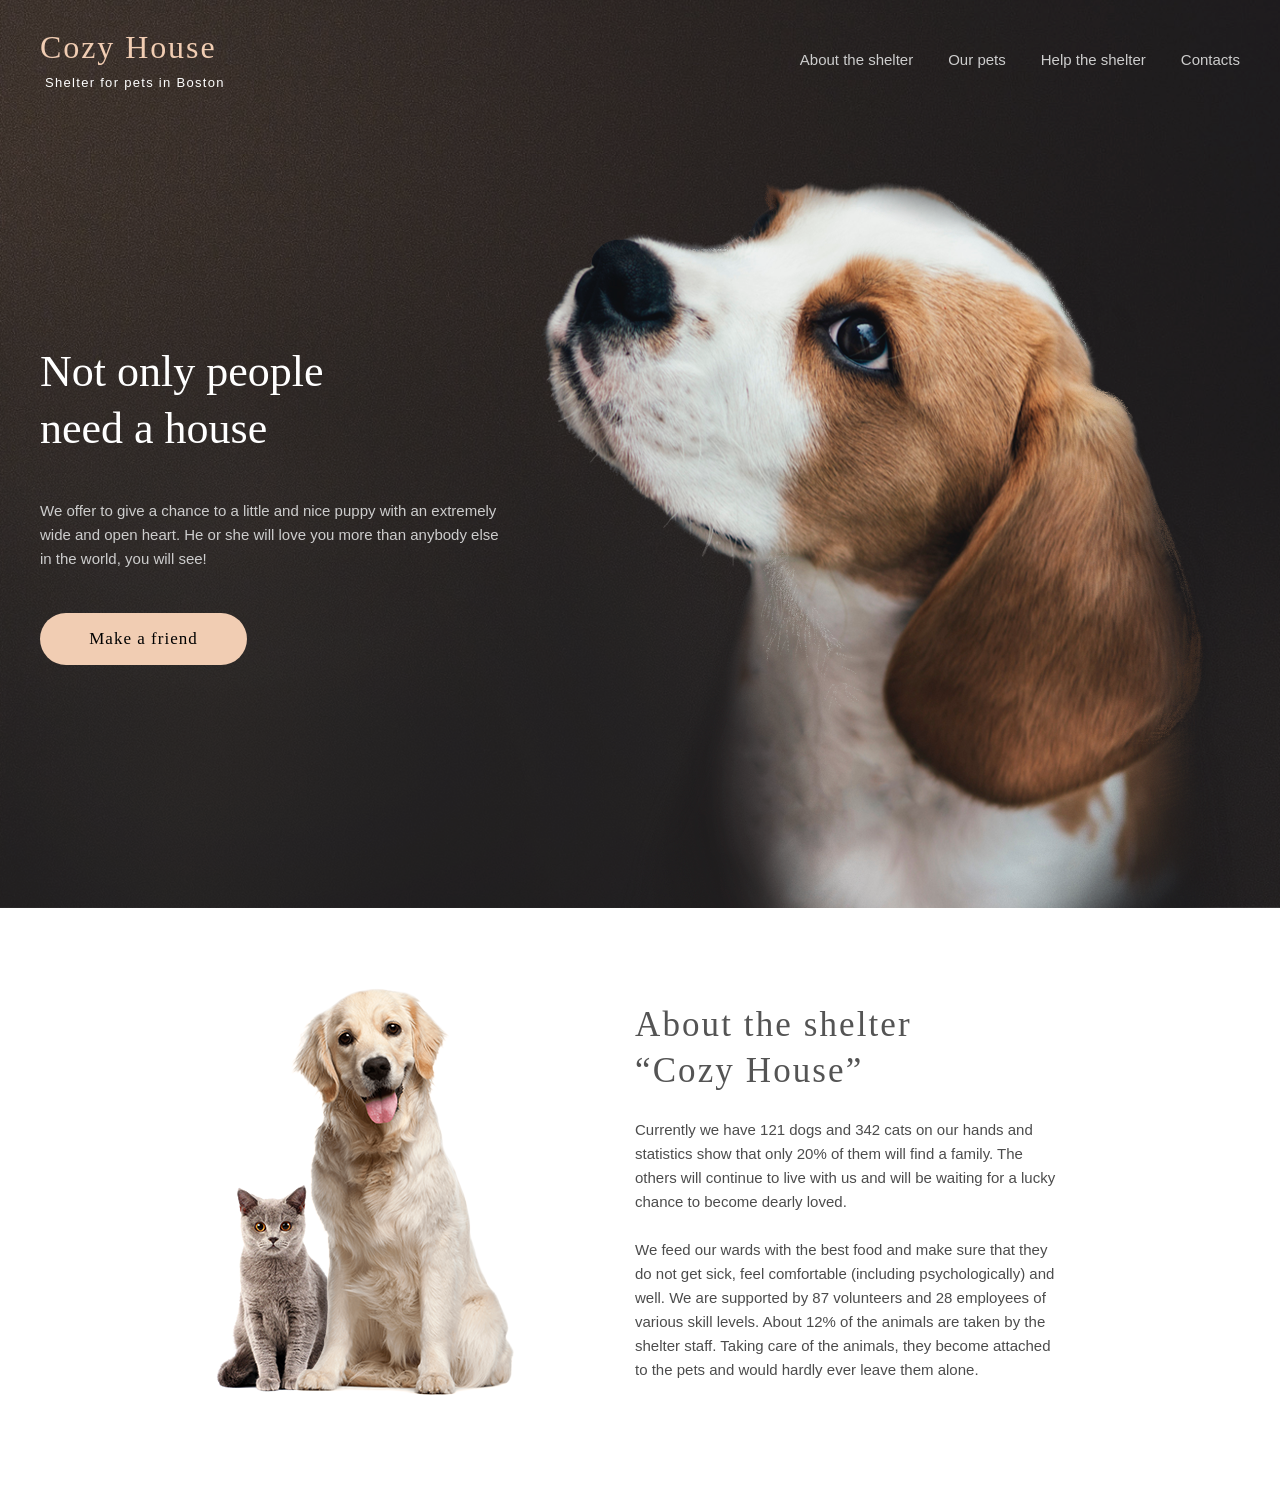
==== shelter/html/index.html @ 43dadeee "add section about" ====
<!DOCTYPE html>
<html lang="en">
  <head>
    <meta charset="UTF-8" />
    <meta http-equiv="X-UA-Compatible" content="IE=edge" />
    <meta name="viewport" content="width=device-width, initial-scale=1.0" />
    <link rel="stylesheet" href="../css/style.css" />
    <title>Shelter</title>
  </head>
  <body>
    <!-- <div class="background"> -->

    <header class="header">
      <div class="container">
        <div class="logo">
          <h1>Cozy House</h1>
          <p>Shelter for pets in Boston</p>
        </div>
        <div class="navigation">
          <ul>
            <li><a href="">About the shelter</a></li>
            <li><a href="">Our pets</a></li>
            <li><a href="">Help the shelter</a></li>
            <li><a href="">Contacts</a></li>
          </ul>
        </div>
      </div>
    </header>
    <main>
      <section class="not_only">
        <div class="container">
          <div class="not_only_descr">
            <h2>
              Not only people <br />
              need a house
            </h2>
            <p>
              We offer to give a chance to a little and nice puppy with an
              extremely <br />
              wide and open heart. He or she will love you more than anybody
              else <br />
              in the world, you will see!
            </p>
            <button>Make a friend</button>
          </div>
          <div class="dog_img">
            <img src="../assets/img/start-screen-puppy.png" alt="puppy" />
          </div>
        </div>
      </section>
      <section class="about">
        <div class="container">
          <div class="about_pets">
            <img src="../assets/img/about-pets.png" alt="about_pets" />
          </div>
          <div class="about_descr">
            <h3>
              About the shelter <br />
              “Cozy House”
            </h3>
            <p>
              Currently we have 121 dogs and 342 cats on our hands and
              statistics show that only 20% of them will find a family. The
              others will continue to live with us and will be waiting for a
              lucky chance to become dearly loved. <br />
              <br />
              We feed our wards with the best food and make sure that they do
              not get sick, feel comfortable (including psychologically) and
              well. We are supported by 87 volunteers and 28 employees of
              various skill levels. About 12% of the animals are taken by the
              shelter staff. Taking care of the animals, they become attached to
              the pets and would hardly ever leave them alone.
            </p>
          </div>
        </div>
      </section>
    </main>

    <footer></footer>
  </body>
</html>
---- shelter/css/style.css ----
@import url(./header.css);
@import url(./notOnly.css);
@import url(./about_pets.css);
* {
  box-sizing: border-box;
  margin: 0;
  padding: 0;
}
a {
  text-decoration: none;
}
.container {
  padding: 30px 40px 60px;
  width: 1280px;
  margin: 0 auto;
  position: relative;
}
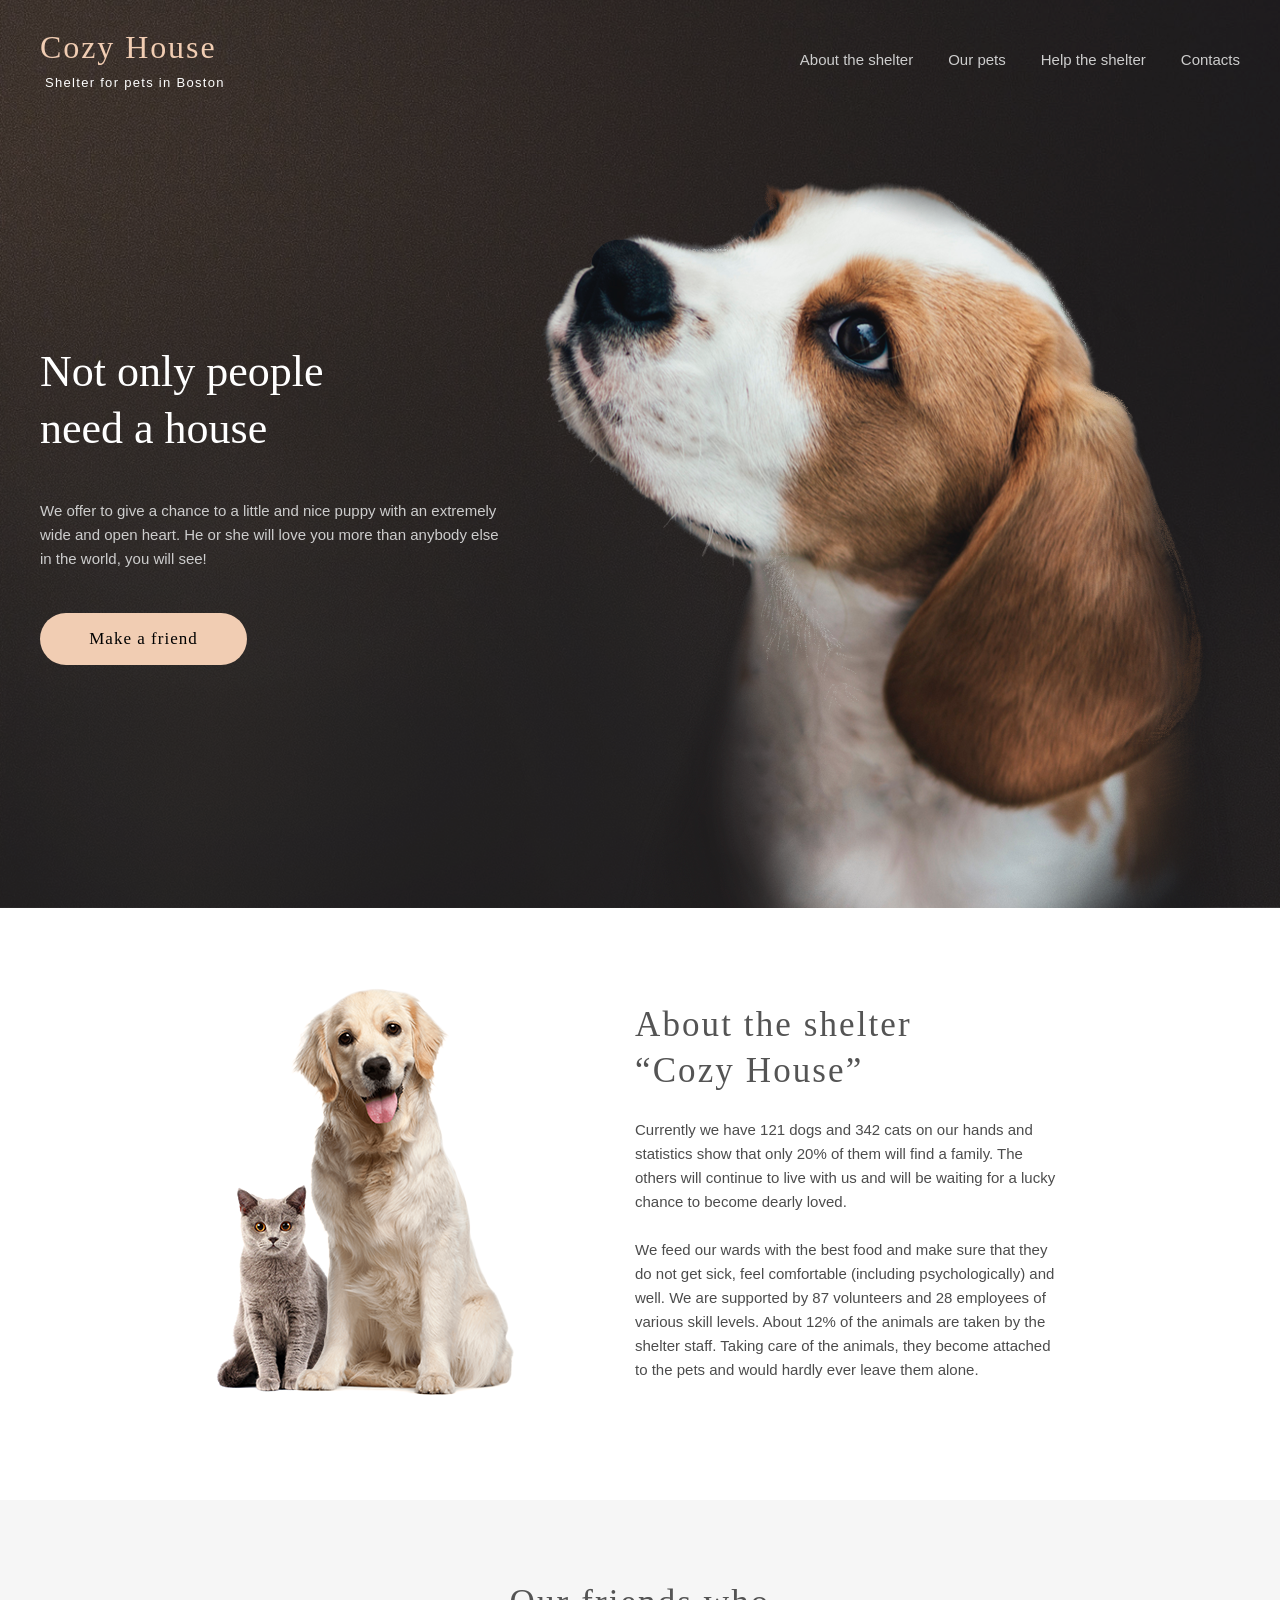
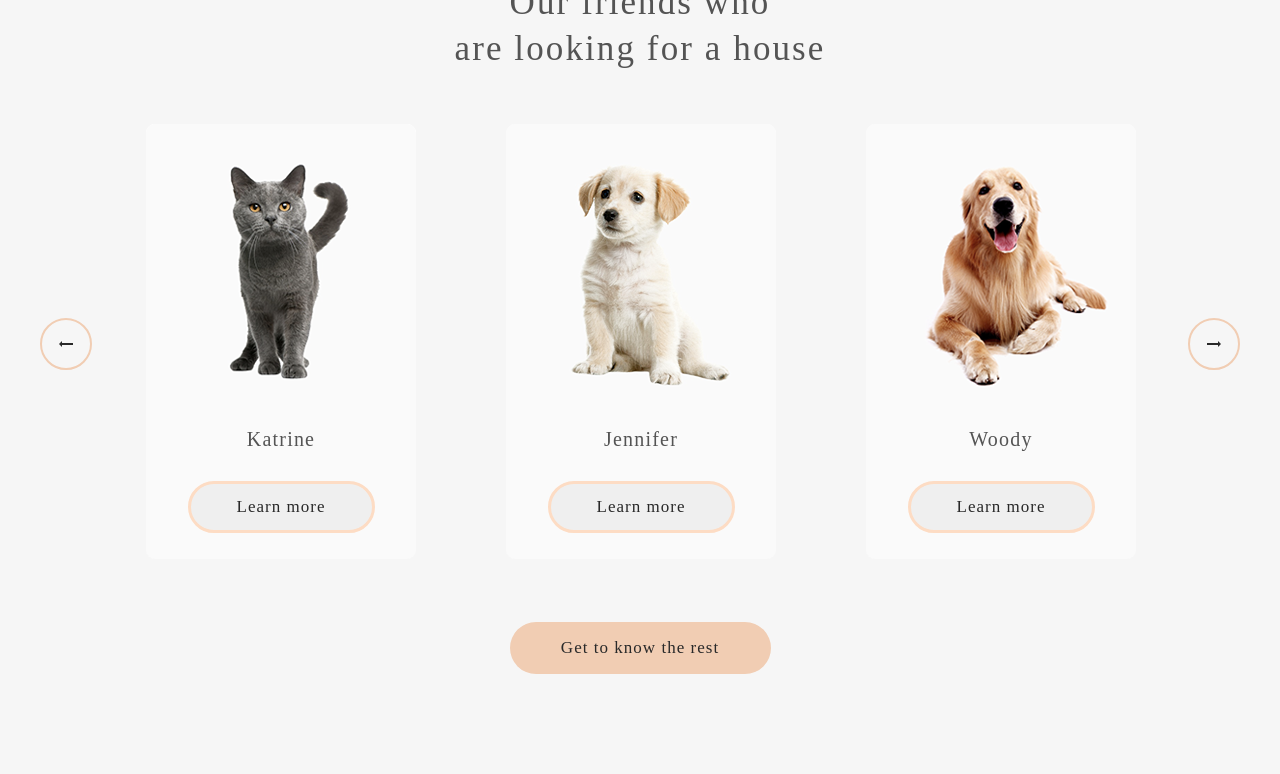
==== commit 03d4ceb5: "add section pets" ====
--- a/shelter/html/index.html
+++ b/shelter/html/index.html
@@ -74,6 +74,41 @@
           </div>
         </div>
       </section>
+      <section class="pets">
+        <div class="container">
+          <h3>
+            Our friends who <br />
+            are looking for a house
+          </h3>
+          <div class="pet_cards">
+            <div class="slider">
+              <button class="prev-btn"></button>
+              <button class="next-btn"></button>
+            </div>
+            <div class="pet_card_item">
+              <img src="../assets/img/pets-katrine.png" alt="pets-katrine" />
+
+              <h4>Katrine</h4>
+              <button>Learn more</button>
+            </div>
+            <div class="pet_card_item">
+              <img src="../assets/img/pets-jennifer.png" alt="pets-jennifer" />
+
+              <h4>Jennifer</h4>
+              <button>Learn more</button>
+            </div>
+            <div class="pet_card_item">
+              <img src="../assets/img/pets-woody.png" alt="pets-woody" />
+
+              <h4>Woody</h4>
+              <button>Learn more</button>
+            </div>
+          </div>
+          <div class="pets_btn">
+            <button>Get to know the rest</button>
+          </div>
+        </div>
+      </section>
     </main>
 
     <footer></footer>
--- a/shelter/css/style.css
+++ b/shelter/css/style.css
@@ -1,10 +1,12 @@
 @import url(./header.css);
 @import url(./notOnly.css);
 @import url(./about_pets.css);
+@import url(./pets.css);
 * {
   box-sizing: border-box;
   margin: 0;
   padding: 0;
+  transition: 0.5s;
 }
 a {
   text-decoration: none;
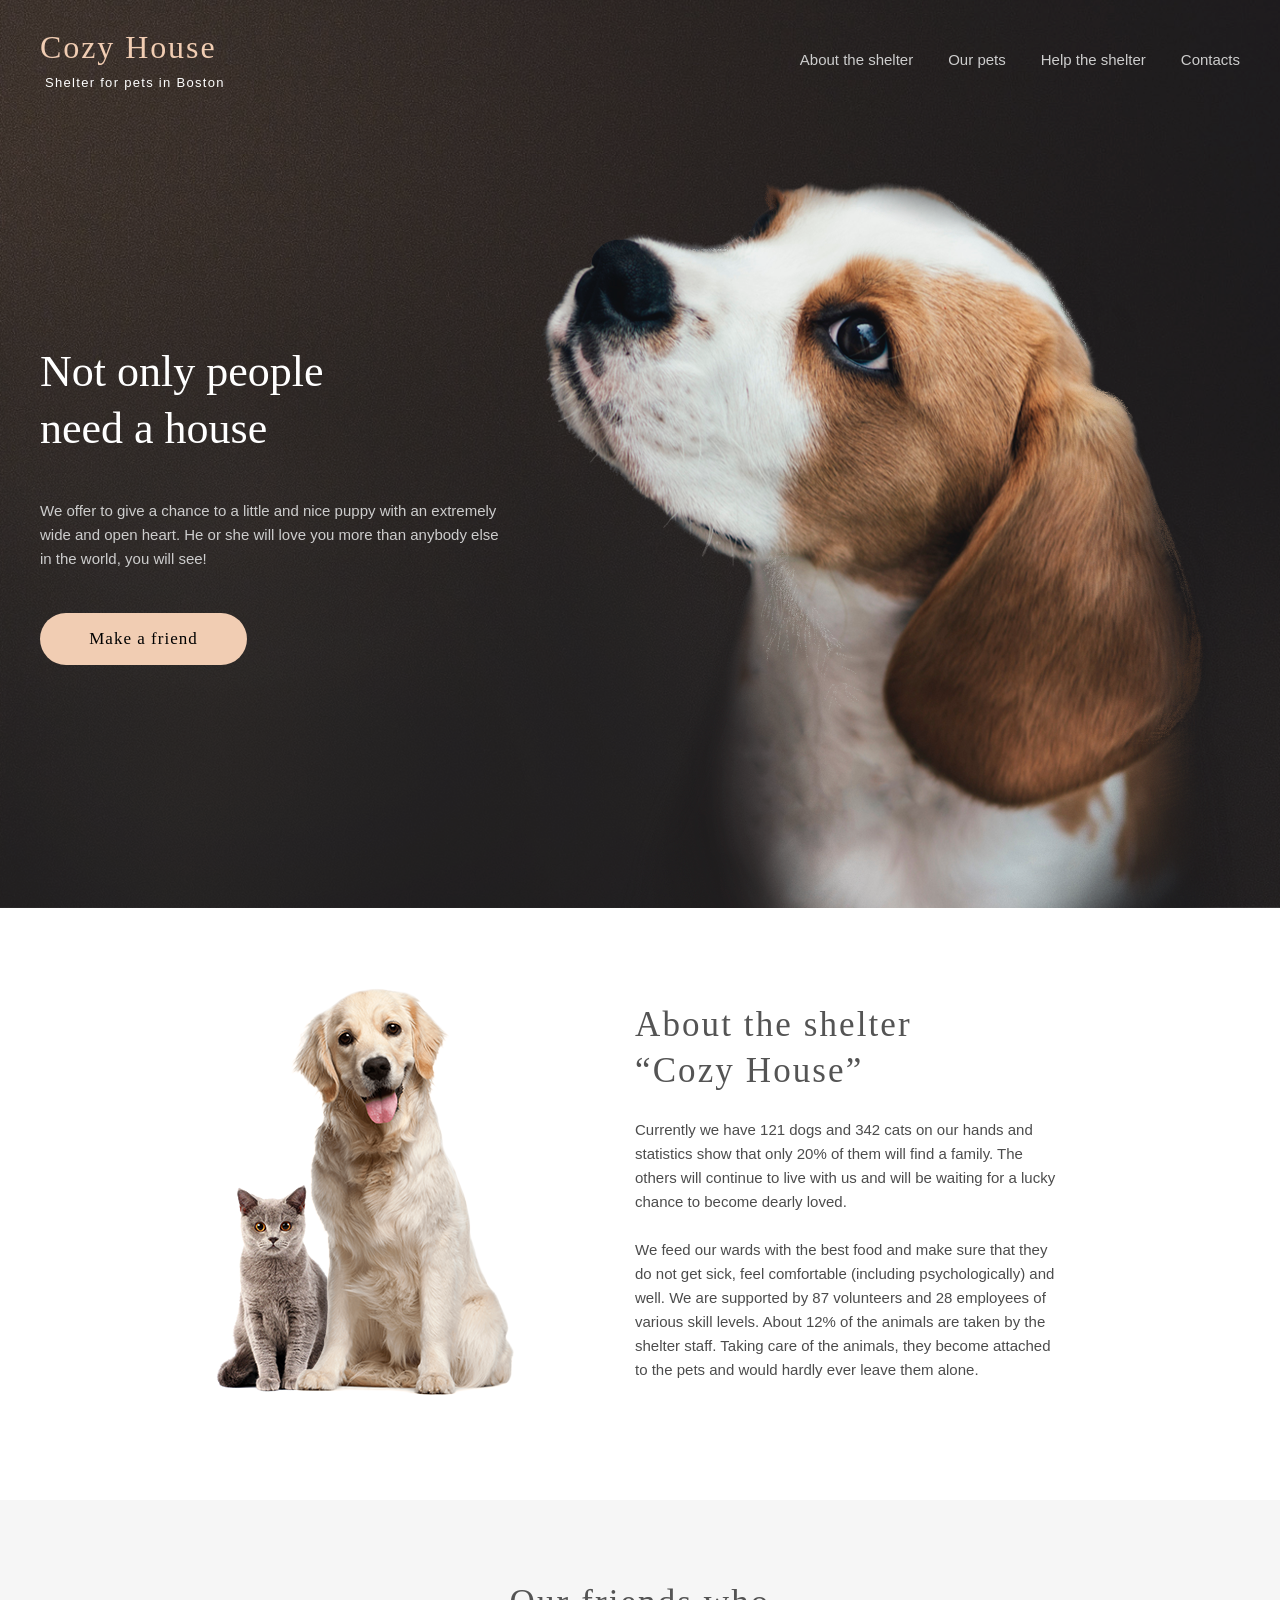
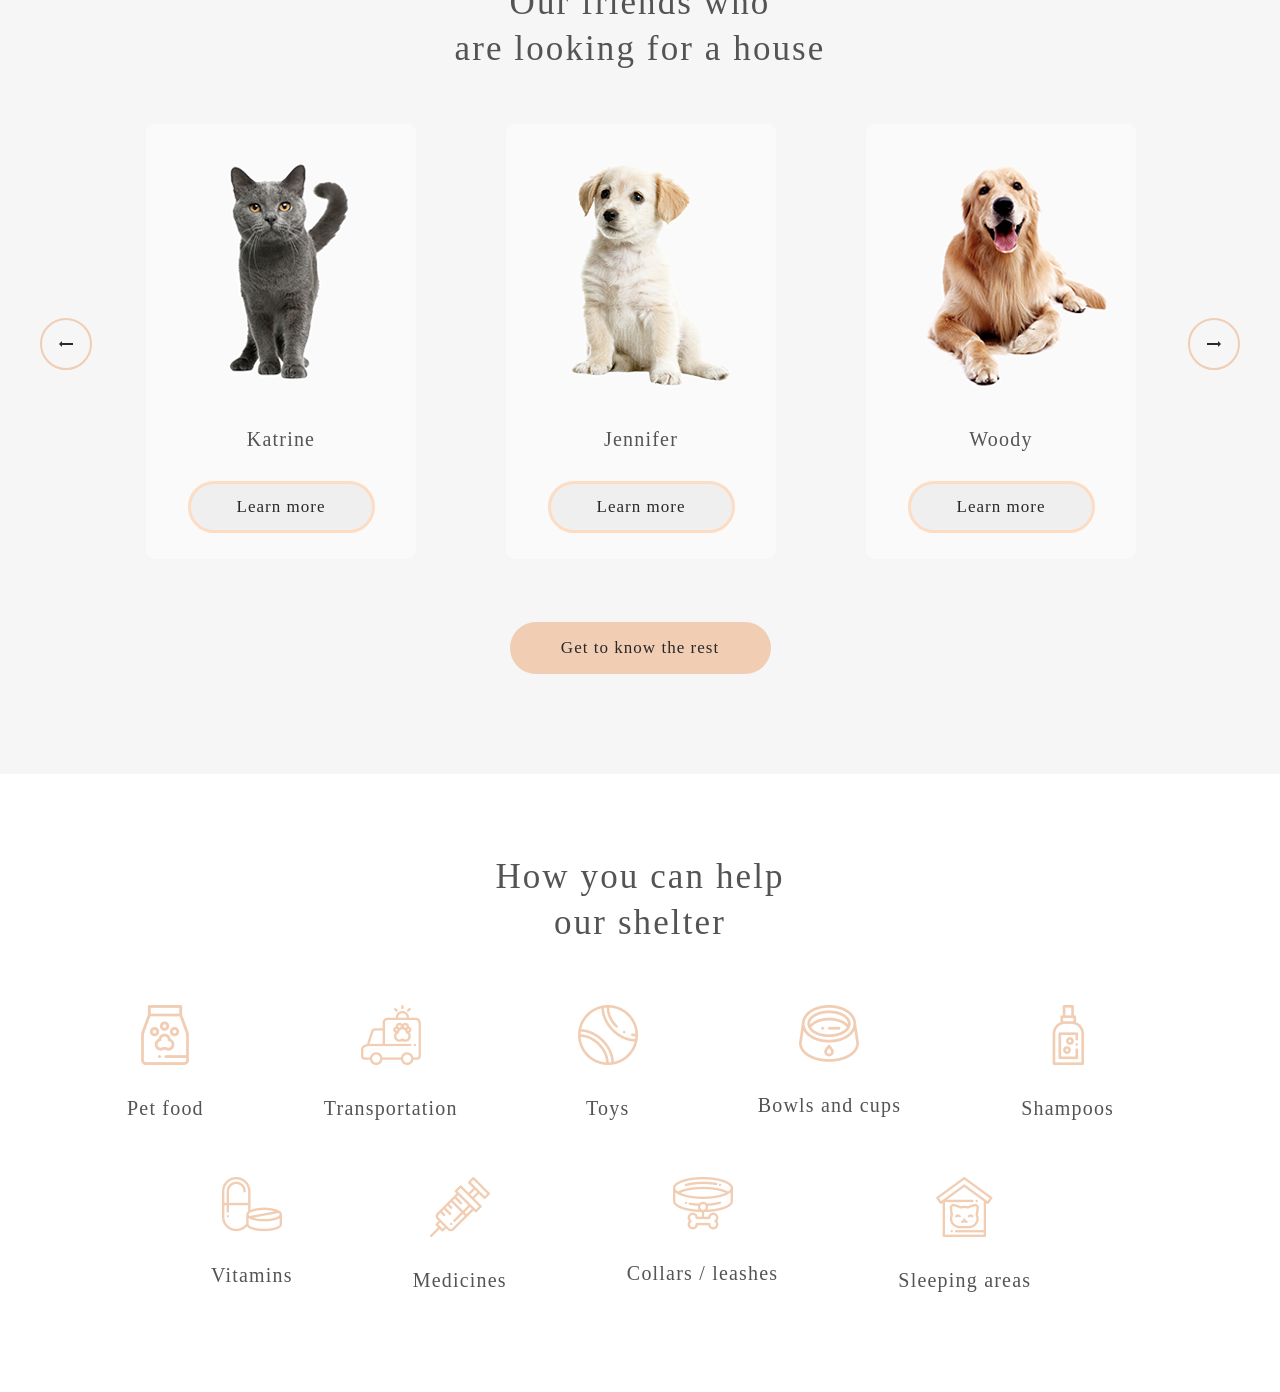
==== commit f5ffb434: "add section help" ====
--- a/shelter/html/index.html
+++ b/shelter/html/index.html
@@ -109,6 +109,68 @@
           </div>
         </div>
       </section>
+      <section class="help">
+        <div class="container">
+          <h3>
+            How you can help <br />
+            our shelter
+          </h3>
+          <div class="help-list">
+            <div class="row1">
+              <div class="list_item">
+                <img src="../assets/img/Vector.png" alt="pet_food" />
+                <h4>Pet food</h4>
+              </div>
+              <div class="list_item">
+                <img
+                  src="../assets/img/transportation.png"
+                  alt="transportation"
+                />
+                <h4>Transportation</h4>
+              </div>
+              <div class="list_item">
+                <img src="../assets/img/toys.png" alt="toys" />
+                <h4>Toys</h4>
+              </div>
+              <div class="list_item">
+                <img
+                  src="../assets/img/bowls-and-cups.png"
+                  alt="bowls-and-cups"
+                />
+                <h4>Bowls and cups</h4>
+              </div>
+              <div class="list_item">
+                <img src="../assets/img/shampoos.png" alt="shampoos" />
+                <h4>Shampoos</h4>
+              </div>
+            </div>
+            <div class="row2">
+              <div class="list_item">
+                <img src="../assets/img/vitamins.png" alt="vitamins" />
+                <h4>Vitamins</h4>
+              </div>
+              <div class="list_item">
+                <img src="../assets/img/medicines.png" alt="medicines" />
+                <h4>Medicines</h4>
+              </div>
+              <div class="list_item">
+                <img
+                  src="../assets/img/collars-or-leashes.png"
+                  alt="collars-or-leashes"
+                />
+                <h4>Collars / leashes</h4>
+              </div>
+              <div class="list_item">
+                <img
+                  src="../assets/img/sleeping-area.png"
+                  alt="sleeping-area"
+                />
+                <h4>Sleeping areas</h4>
+              </div>
+            </div>
+          </div>
+        </div>
+      </section>
     </main>
 
     <footer></footer>
--- a/shelter/css/style.css
+++ b/shelter/css/style.css
@@ -2,6 +2,7 @@
 @import url(./notOnly.css);
 @import url(./about_pets.css);
 @import url(./pets.css);
+@import url(./help.css);
 * {
   box-sizing: border-box;
   margin: 0;
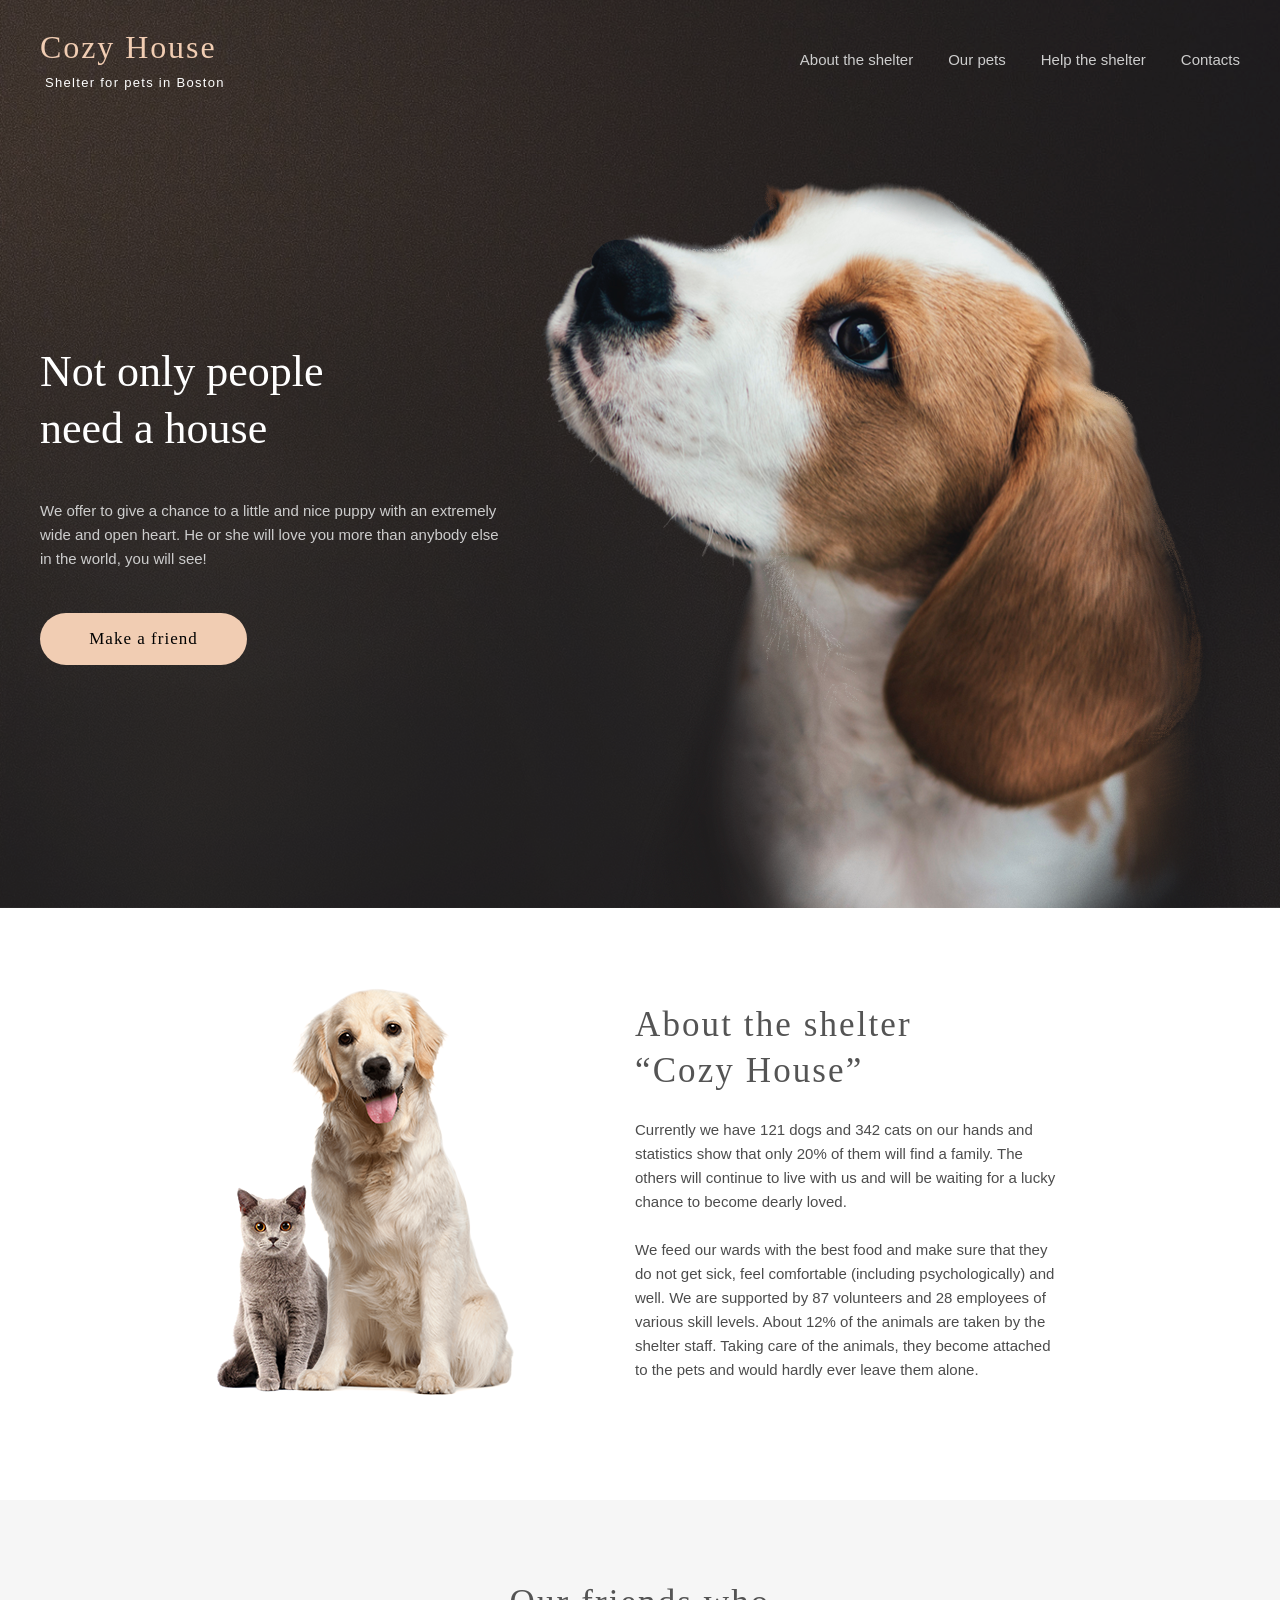
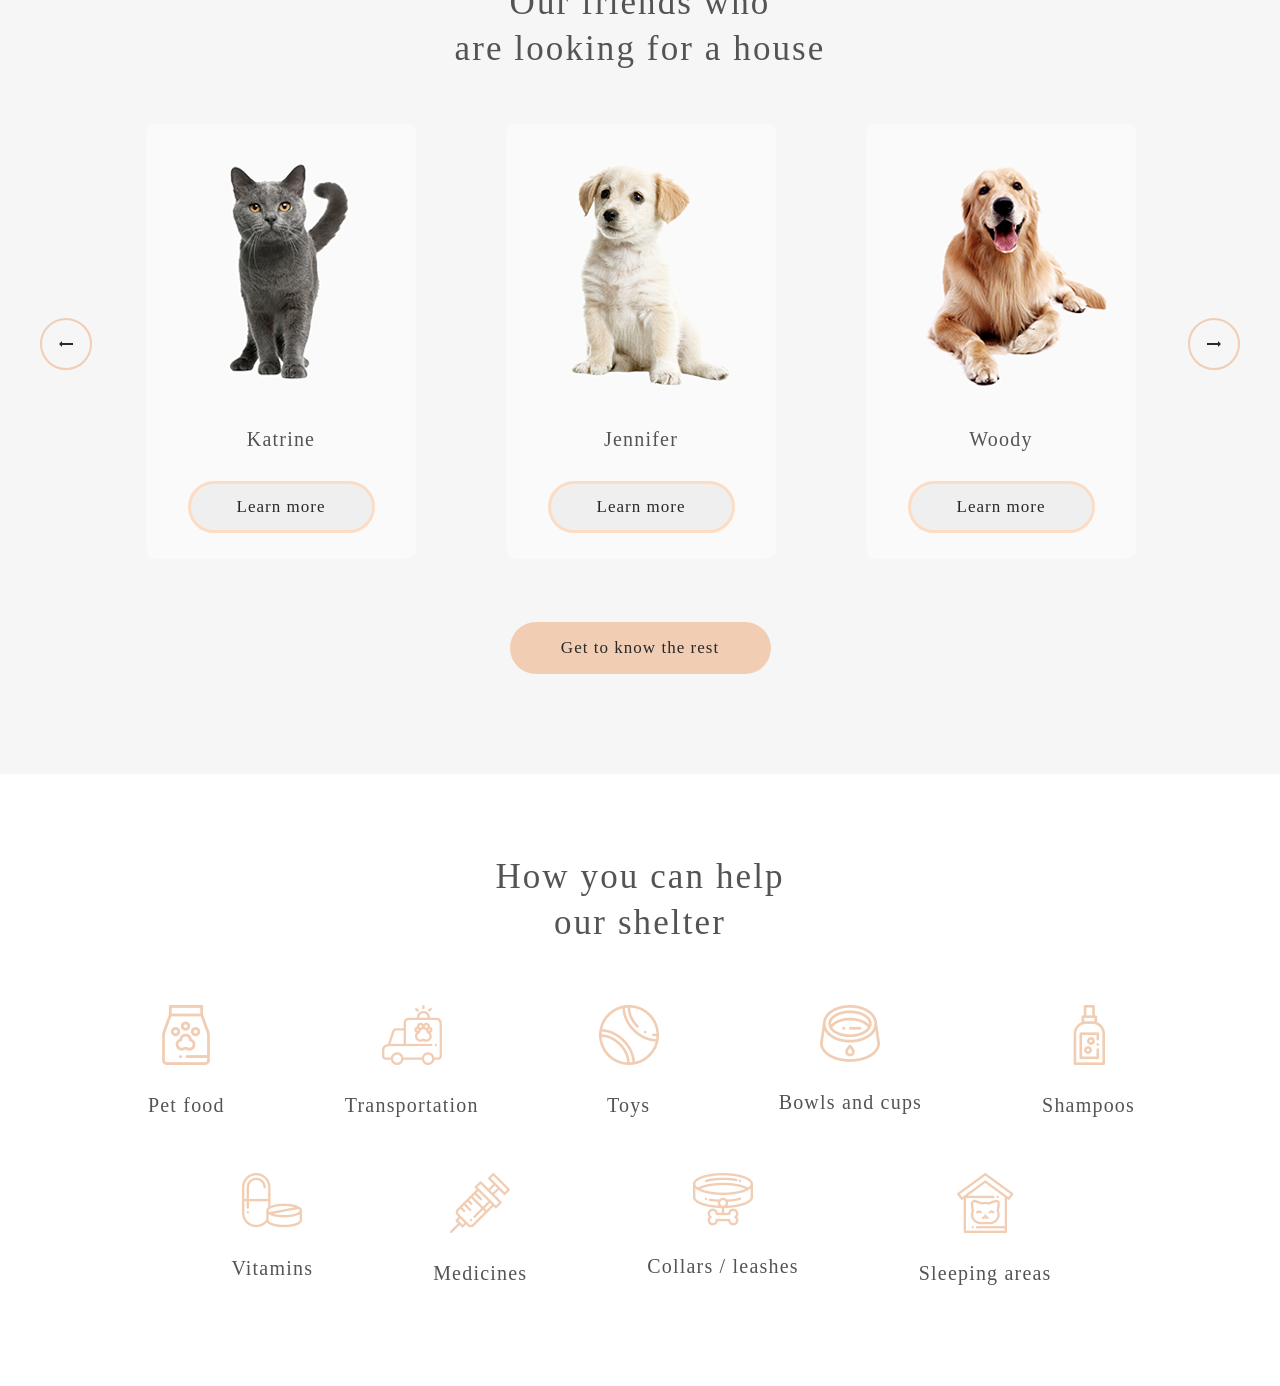
==== commit 69263c08: "fix section help" ====
--- a/shelter/html/index.html
+++ b/shelter/html/index.html
@@ -8,8 +8,6 @@
     <title>Shelter</title>
   </head>
   <body>
-    <!-- <div class="background"> -->
-
     <header class="header">
       <div class="container">
         <div class="logo">
@@ -116,57 +114,51 @@
             our shelter
           </h3>
           <div class="help-list">
-            <div class="row1">
-              <div class="list_item">
-                <img src="../assets/img/Vector.png" alt="pet_food" />
-                <h4>Pet food</h4>
-              </div>
-              <div class="list_item">
-                <img
-                  src="../assets/img/transportation.png"
-                  alt="transportation"
-                />
-                <h4>Transportation</h4>
-              </div>
-              <div class="list_item">
-                <img src="../assets/img/toys.png" alt="toys" />
-                <h4>Toys</h4>
-              </div>
-              <div class="list_item">
-                <img
-                  src="../assets/img/bowls-and-cups.png"
-                  alt="bowls-and-cups"
-                />
-                <h4>Bowls and cups</h4>
-              </div>
-              <div class="list_item">
-                <img src="../assets/img/shampoos.png" alt="shampoos" />
-                <h4>Shampoos</h4>
-              </div>
+            <div class="list_item">
+              <img src="../assets/img/Vector.png" alt="pet_food" />
+              <h4>Pet food</h4>
             </div>
-            <div class="row2">
-              <div class="list_item">
-                <img src="../assets/img/vitamins.png" alt="vitamins" />
-                <h4>Vitamins</h4>
-              </div>
-              <div class="list_item">
-                <img src="../assets/img/medicines.png" alt="medicines" />
-                <h4>Medicines</h4>
-              </div>
-              <div class="list_item">
-                <img
-                  src="../assets/img/collars-or-leashes.png"
-                  alt="collars-or-leashes"
-                />
-                <h4>Collars / leashes</h4>
-              </div>
-              <div class="list_item">
-                <img
-                  src="../assets/img/sleeping-area.png"
-                  alt="sleeping-area"
-                />
-                <h4>Sleeping areas</h4>
-              </div>
+            <div class="list_item">
+              <img
+                src="../assets/img/transportation.png"
+                alt="transportation"
+              />
+              <h4>Transportation</h4>
+            </div>
+            <div class="list_item">
+              <img src="../assets/img/toys.png" alt="toys" />
+              <h4>Toys</h4>
+            </div>
+            <div class="list_item">
+              <img
+                src="../assets/img/bowls-and-cups.png"
+                alt="bowls-and-cups"
+              />
+              <h4>Bowls and cups</h4>
+            </div>
+            <div class="list_item">
+              <img src="../assets/img/shampoos.png" alt="shampoos" />
+              <h4>Shampoos</h4>
+            </div>
+
+            <div class="list_item">
+              <img src="../assets/img/vitamins.png" alt="vitamins" />
+              <h4>Vitamins</h4>
+            </div>
+            <div class="list_item">
+              <img src="../assets/img/medicines.png" alt="medicines" />
+              <h4>Medicines</h4>
+            </div>
+            <div class="list_item">
+              <img
+                src="../assets/img/collars-or-leashes.png"
+                alt="collars-or-leashes"
+              />
+              <h4>Collars / leashes</h4>
+            </div>
+            <div class="list_item">
+              <img src="../assets/img/sleeping-area.png" alt="sleeping-area" />
+              <h4>Sleeping areas</h4>
             </div>
           </div>
         </div>
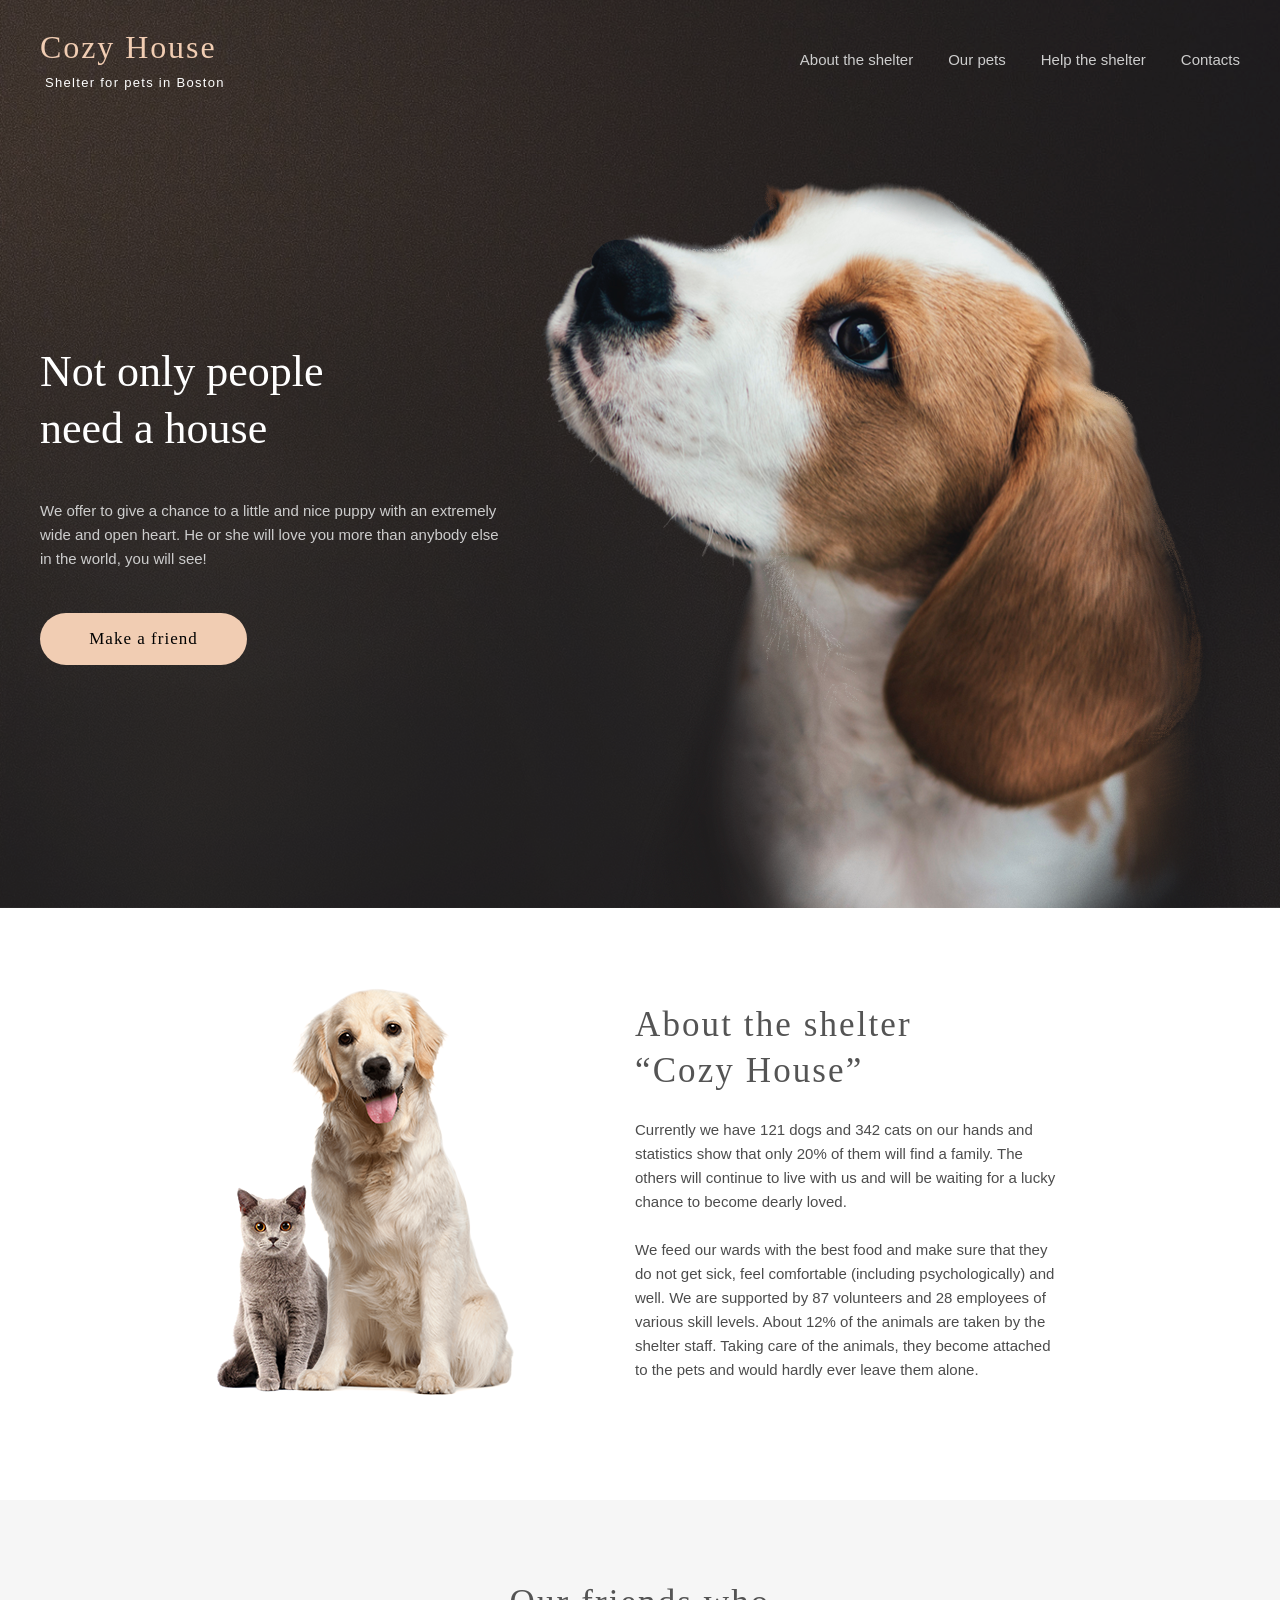
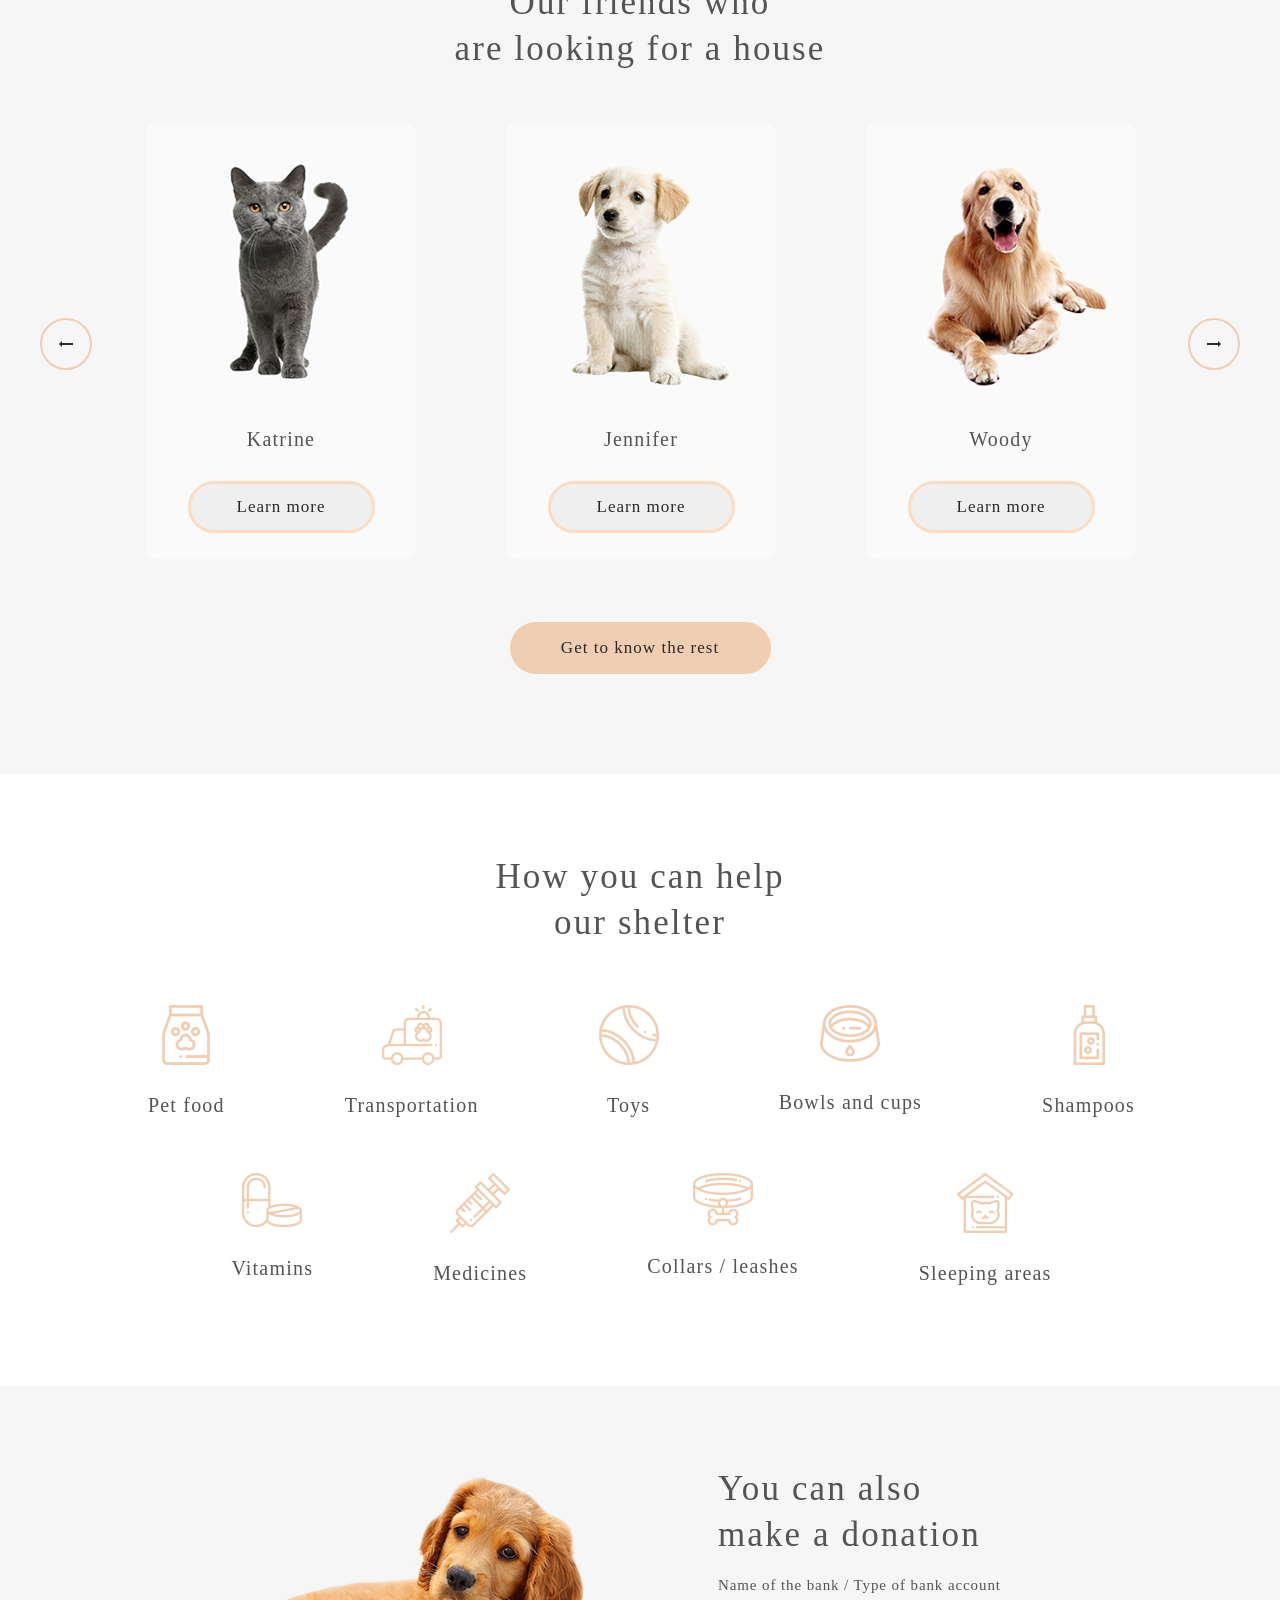
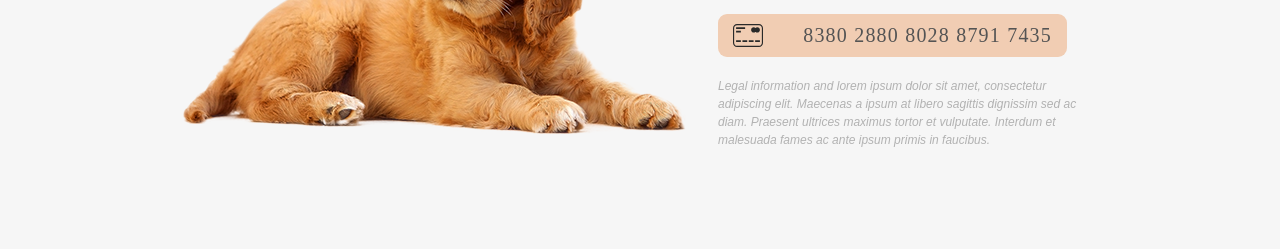
==== commit 06154667: "done section donation" ====
--- a/shelter/html/index.html
+++ b/shelter/html/index.html
@@ -163,6 +163,30 @@
           </div>
         </div>
       </section>
+      <section class="donation">
+        <div class="container">
+          <div class="donation-dog">
+            <img src="../assets/img/donation-dog.png" alt="donation-dog" />
+          </div>
+          <div class="donation-descr">
+            <h3>
+              You can also <br />
+              make a donation
+            </h3>
+            <h5>Name of the bank / Type of bank account</h5>
+            <div class="credit_card">
+              <img src="../assets/img/credit-card.svg" alt="credit-card" />
+              <h4>8380 2880 8028 8791 7435</h4>
+            </div>
+            <p>
+              Legal information and lorem ipsum dolor sit amet, consectetur
+              adipiscing elit. Maecenas a ipsum at libero sagittis dignissim sed
+              ac diam. Praesent ultrices maximus tortor et vulputate. Interdum
+              et malesuada fames ac ante ipsum primis in faucibus.
+            </p>
+          </div>
+        </div>
+      </section>
     </main>
 
     <footer></footer>
--- a/shelter/css/style.css
+++ b/shelter/css/style.css
@@ -3,6 +3,7 @@
 @import url(./about_pets.css);
 @import url(./pets.css);
 @import url(./help.css);
+@import url(./donation.css);
 * {
   box-sizing: border-box;
   margin: 0;
@@ -18,3 +19,19 @@
   margin: 0 auto;
   position: relative;
 }
+h3 {
+  font-family: "Georgia";
+  font-style: normal;
+  font-weight: 400;
+  font-size: 35px;
+  line-height: 130%;
+  letter-spacing: 0.06em;
+}
+h5 {
+  font-family: "Georgia";
+  font-style: normal;
+  font-weight: 400;
+  font-size: 15px;
+  line-height: 110%;
+  letter-spacing: 0.06em;
+}
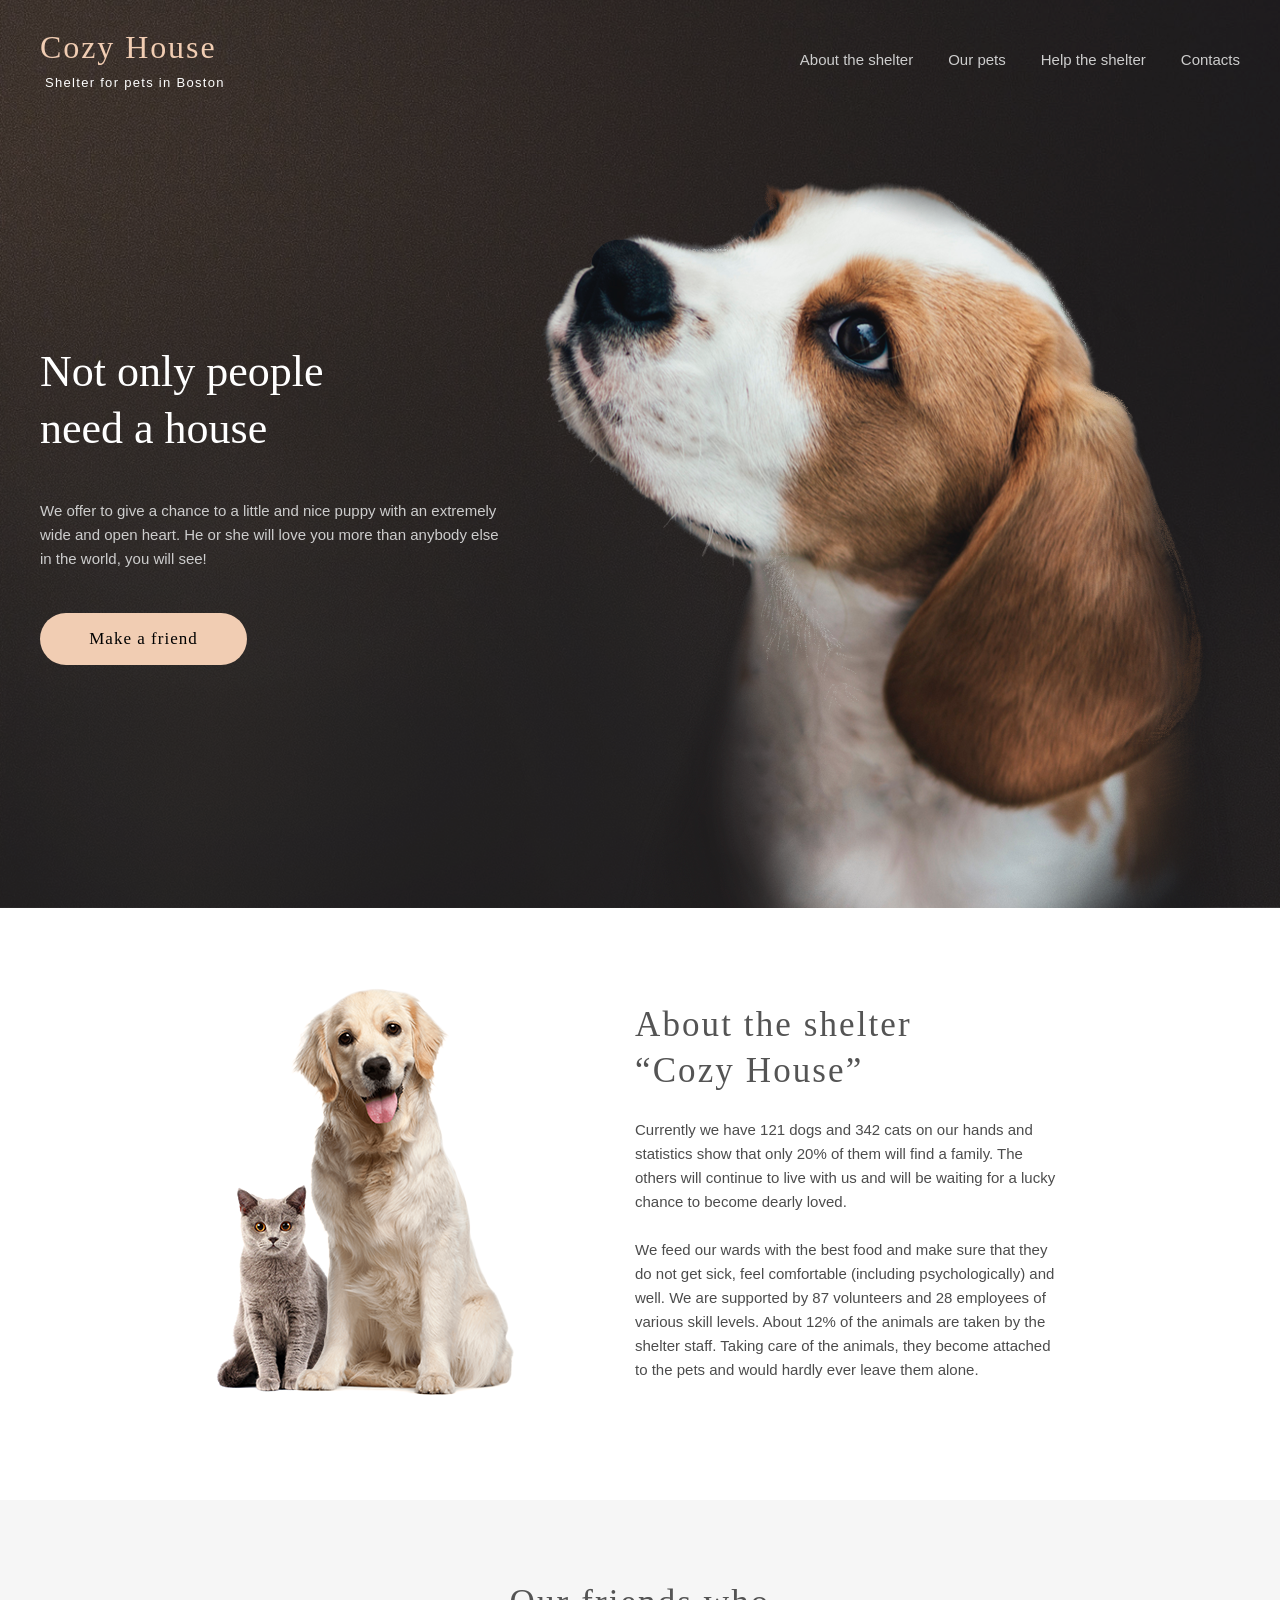
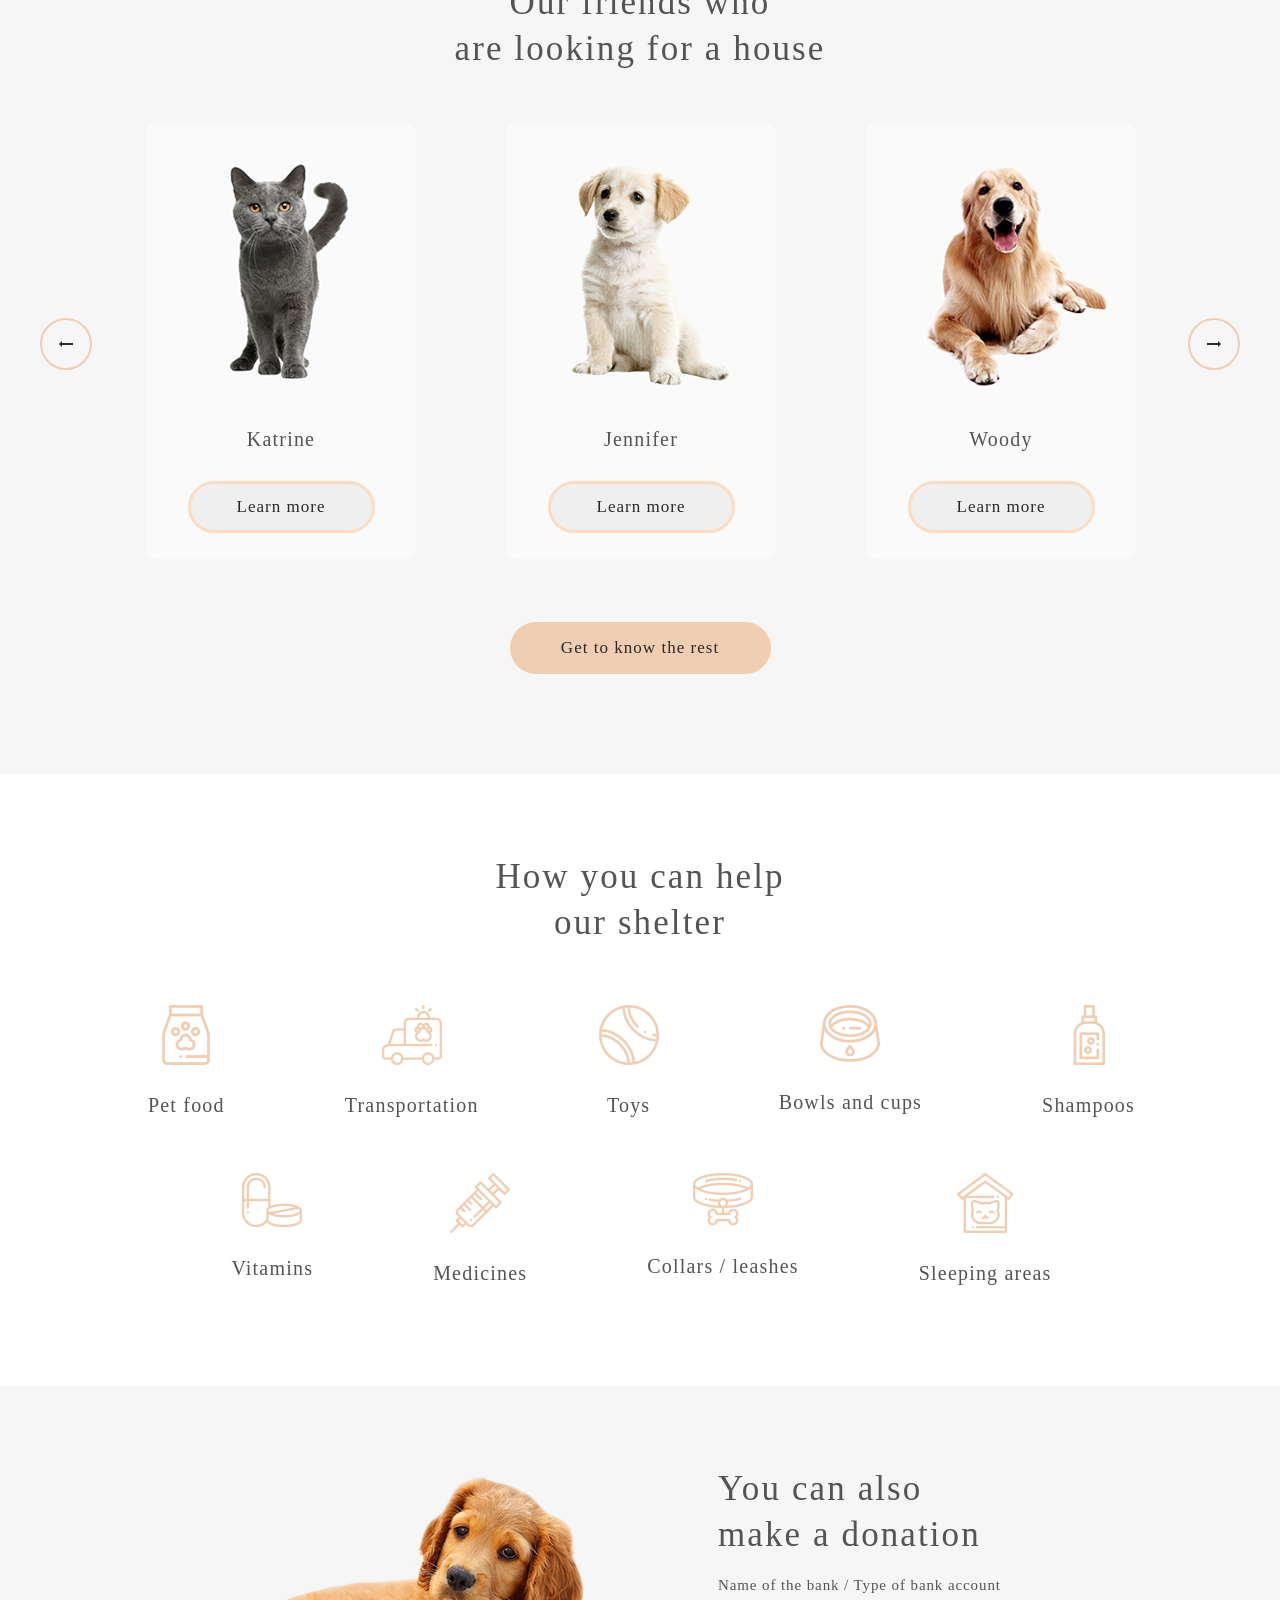
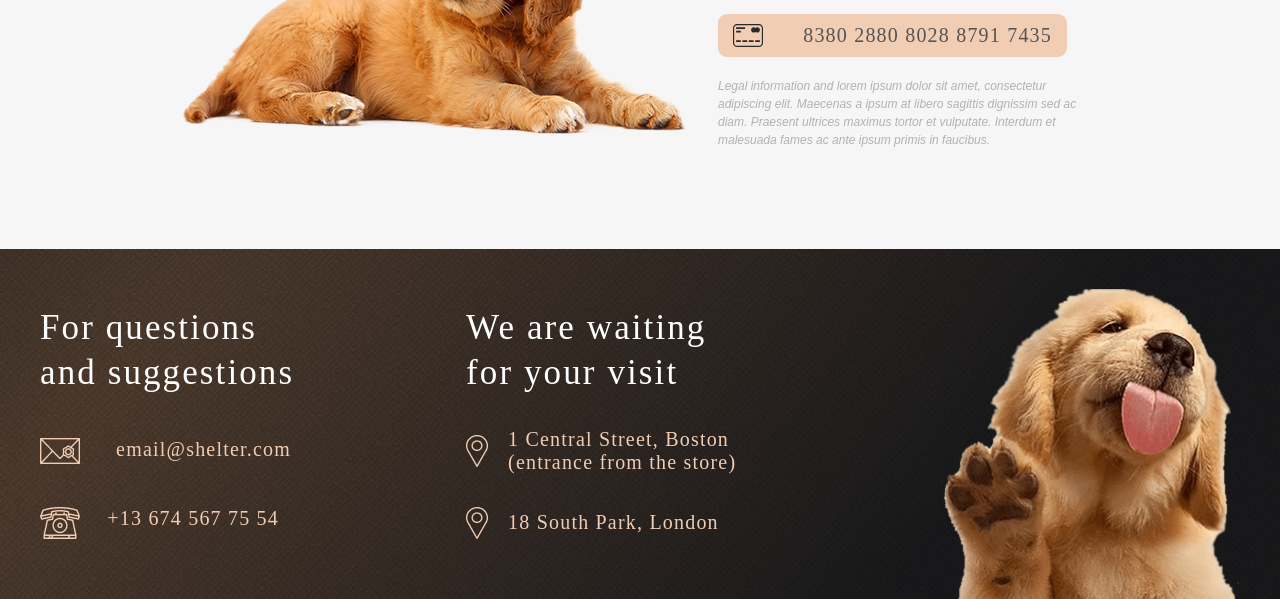
==== commit 6f35d0b6: "done footer" ====
--- a/shelter/html/index.html
+++ b/shelter/html/index.html
@@ -189,6 +189,42 @@
       </section>
     </main>
 
-    <footer></footer>
+    <footer class="footer">
+      <div class="container">
+        <div class="contacts">
+          <h3>
+            For questions <br />
+            and suggestions
+          </h3>
+          <div class="email">
+            <img src="../assets/img/mail.png" alt="mail" />
+            <h4>email@shelter.com</h4>
+          </div>
+          <div class="phone">
+            <img src="../assets/img/phone.png" alt="phone" />
+            <h4>+13 674 567 75 54</h4>
+          </div>
+        </div>
+        <div class="location">
+          <h3>
+            We are waiting <br />
+            for your visit
+          </h3>
+          <div class="address">
+            <img src="../assets/img/pin.png" alt="pin" />
+            <h4>
+              1 Central Street, Boston <br />
+              (entrance from the store)
+            </h4>
+          </div>
+          <div class="address">
+            <img src="../assets/img/pin.png" alt="pin" />
+            <h4>18 South Park, London</h4>
+          </div>
+        </div>
+
+        <img src="../assets/img/footer-puppy.png" alt="footer-puppy" />
+      </div>
+    </footer>
   </body>
 </html>
--- a/shelter/css/style.css
+++ b/shelter/css/style.css
@@ -4,6 +4,7 @@
 @import url(./pets.css);
 @import url(./help.css);
 @import url(./donation.css);
+@import url(./footer.css);
 * {
   box-sizing: border-box;
   margin: 0;
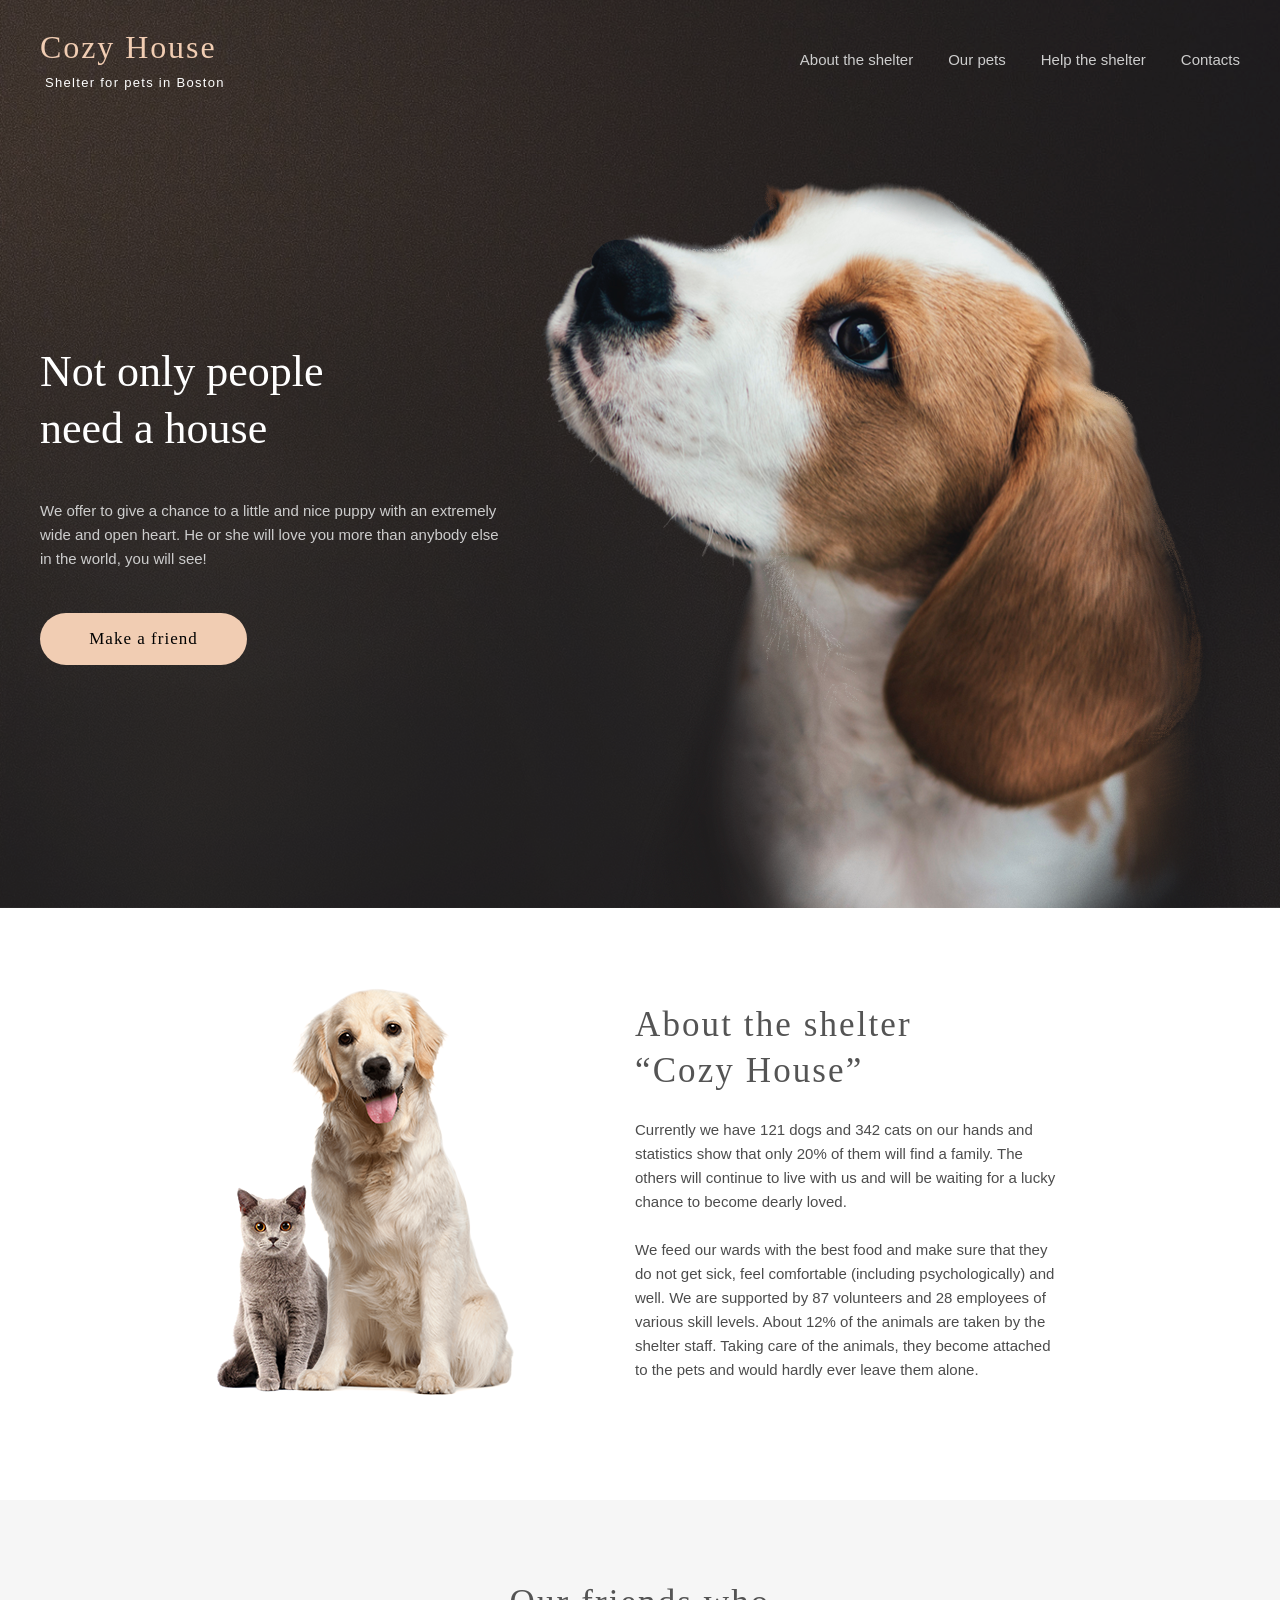
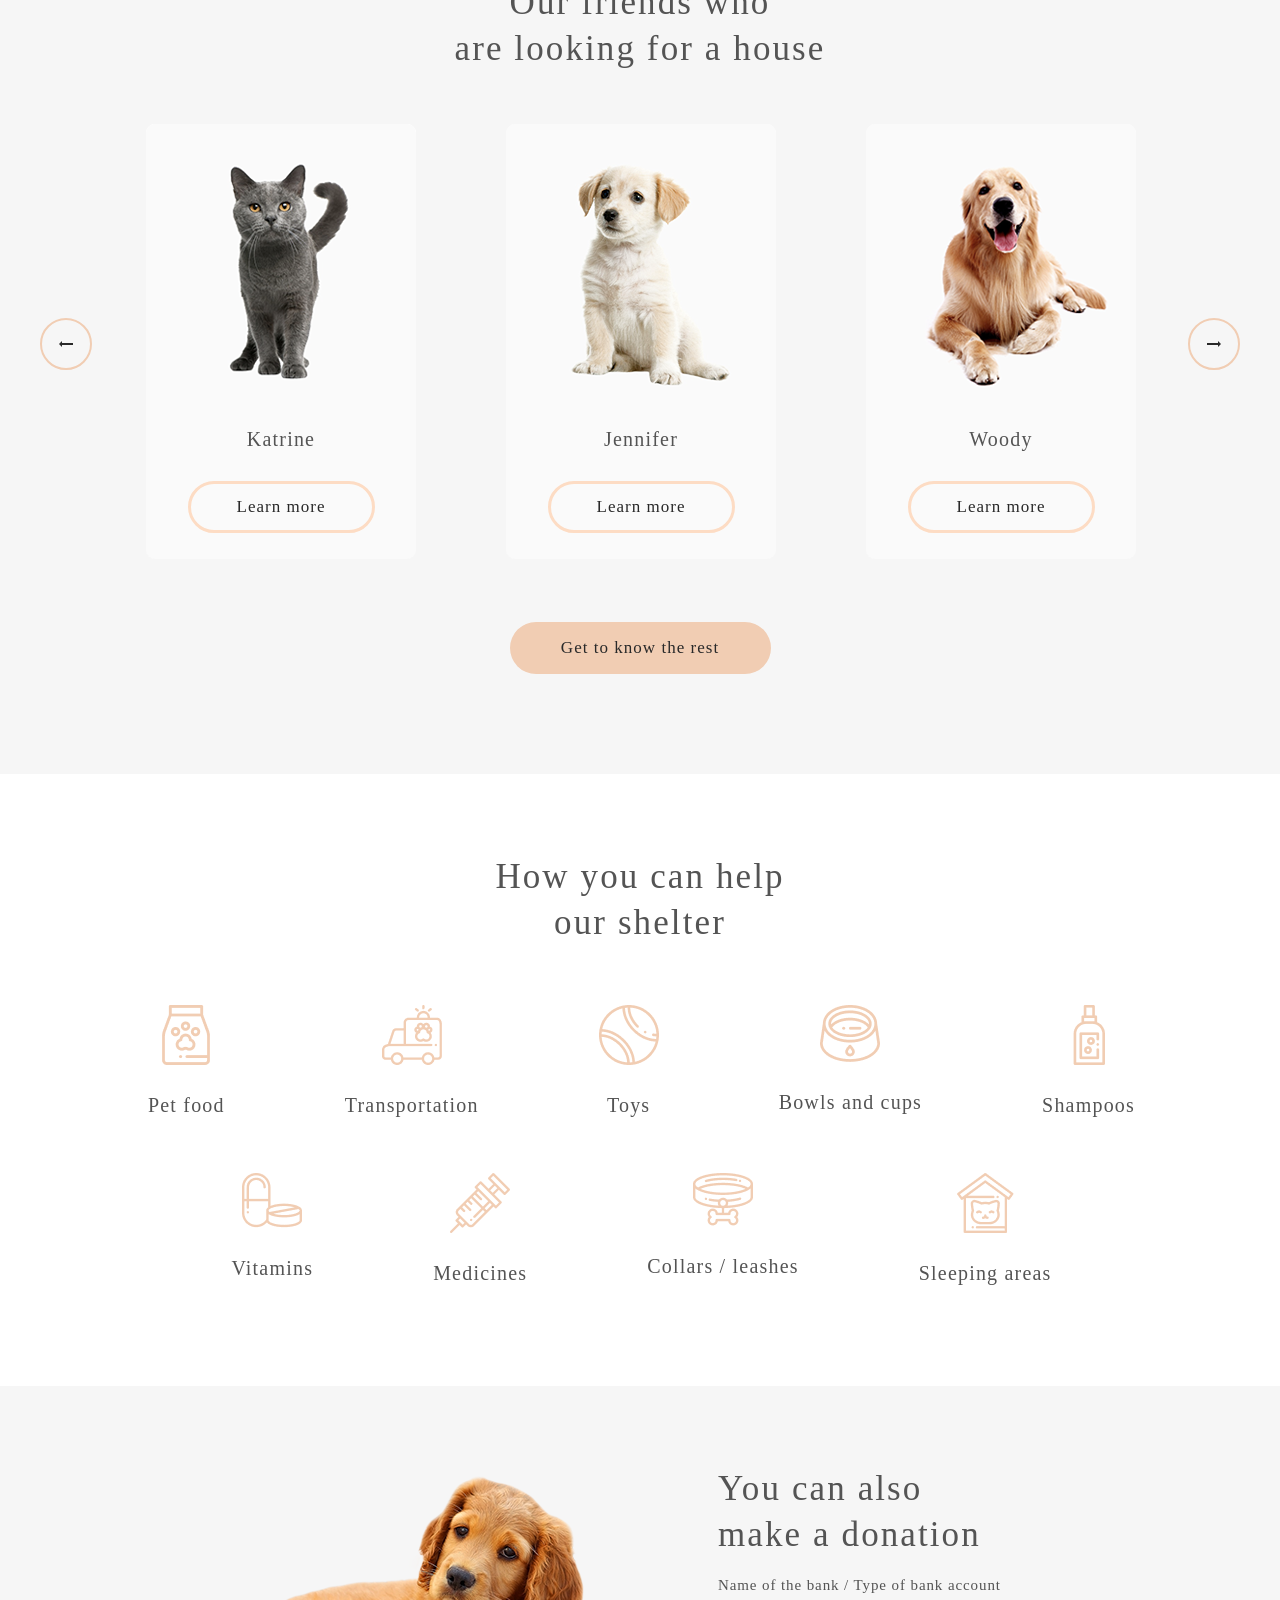
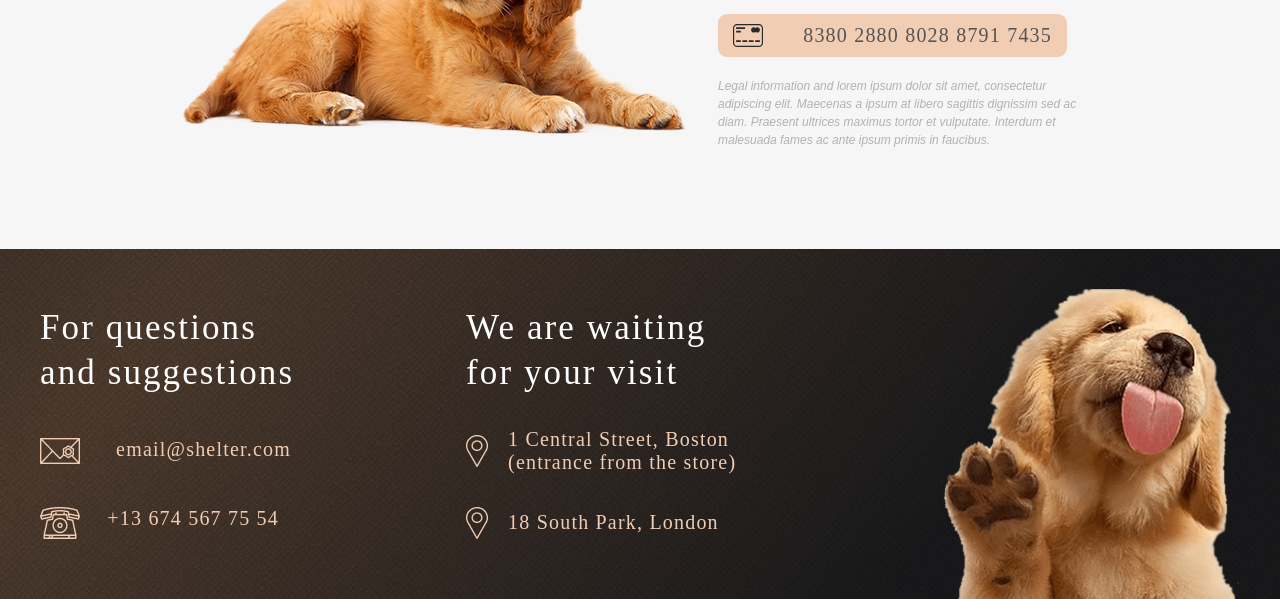
==== commit f27c045f: "add linl links" ====
--- a/shelter/html/index.html
+++ b/shelter/html/index.html
@@ -10,16 +10,18 @@
   <body>
     <header class="header">
       <div class="container">
-        <div class="logo">
-          <h1>Cozy House</h1>
-          <p>Shelter for pets in Boston</p>
-        </div>
+        <a href="#">
+          <div class="logo">
+            <h1>Cozy House</h1>
+            <p>Shelter for pets in Boston</p>
+          </div></a
+        >
         <div class="navigation">
           <ul>
             <li><a href="">About the shelter</a></li>
             <li><a href="">Our pets</a></li>
-            <li><a href="">Help the shelter</a></li>
-            <li><a href="">Contacts</a></li>
+            <li><a href="#help">Help the shelter</a></li>
+            <li><a href="#footer">Contacts</a></li>
           </ul>
         </div>
       </div>
@@ -39,7 +41,7 @@
               else <br />
               in the world, you will see!
             </p>
-            <button>Make a friend</button>
+            <a href="#pets"><button>Make a friend</button></a>
           </div>
           <div class="dog_img">
             <img src="../assets/img/start-screen-puppy.png" alt="puppy" />
@@ -72,7 +74,7 @@
           </div>
         </div>
       </section>
-      <section class="pets">
+      <section id="pets" class="pets">
         <div class="container">
           <h3>
             Our friends who <br />
@@ -107,7 +109,7 @@
           </div>
         </div>
       </section>
-      <section class="help">
+      <section id="help" class="help">
         <div class="container">
           <h3>
             How you can help <br />
@@ -176,7 +178,7 @@
             <h5>Name of the bank / Type of bank account</h5>
             <div class="credit_card">
               <img src="../assets/img/credit-card.svg" alt="credit-card" />
-              <h4>8380 2880 8028 8791 7435</h4>
+              <a href="#"><h4>8380 2880 8028 8791 7435</h4></a>
             </div>
             <p>
               Legal information and lorem ipsum dolor sit amet, consectetur
@@ -189,40 +191,52 @@
       </section>
     </main>
 
-    <footer class="footer">
+    <footer id="footer" class="footer">
       <div class="container">
         <div class="contacts">
           <h3>
             For questions <br />
             and suggestions
           </h3>
-          <div class="email">
-            <img src="../assets/img/mail.png" alt="mail" />
-            <h4>email@shelter.com</h4>
-          </div>
-          <div class="phone">
-            <img src="../assets/img/phone.png" alt="phone" />
-            <h4>+13 674 567 75 54</h4>
-          </div>
+          <a href="https://mail.google.com/">
+            <div class="email">
+              <img src="../assets/img/mail.png" alt="mail" />
+              <h4>email@shelter.com</h4>
+            </div>
+          </a>
+          <a href="tel:+13 674 567 75 54">
+            <div class="phone">
+              <img src="../assets/img/phone.png" alt="phone" />
+              <h4>+13 674 567 75 54</h4>
+            </div>
+          </a>
         </div>
         <div class="location">
           <h3>
             We are waiting <br />
             for your visit
           </h3>
-          <div class="address">
-            <img src="../assets/img/pin.png" alt="pin" />
-            <h4>
-              1 Central Street, Boston <br />
-              (entrance from the store)
-            </h4>
-          </div>
-          <div class="address">
-            <img src="../assets/img/pin.png" alt="pin" />
-            <h4>18 South Park, London</h4>
-          </div>
-        </div>
-
+          <a
+            href="https://www.google.com/maps/search/?api=1&query=1+Central+Street,+Boston"
+          >
+            <div class="address">
+              <img src="../assets/img/pin.png" alt="pin" />
+              <h4>
+                1 Central Street, Boston <br />
+                (entrance from the store)
+              </h4>
+            </div>
+          </a>
+
+          <a
+            href="https://www.google.com/maps/search/?api=1&query=18+South+Park,+London"
+          >
+            <div class="address">
+              <img src="../assets/img/pin.png" alt="pin" />
+              <h4>18 South Park, London</h4>
+            </div>
+          </a>
+        </div>
         <img src="../assets/img/footer-puppy.png" alt="footer-puppy" />
       </div>
     </footer>
--- a/shelter/css/style.css
+++ b/shelter/css/style.css
@@ -10,6 +10,7 @@
   margin: 0;
   padding: 0;
   transition: 0.5s;
+  scroll-behavior: smooth;
 }
 a {
   text-decoration: none;
